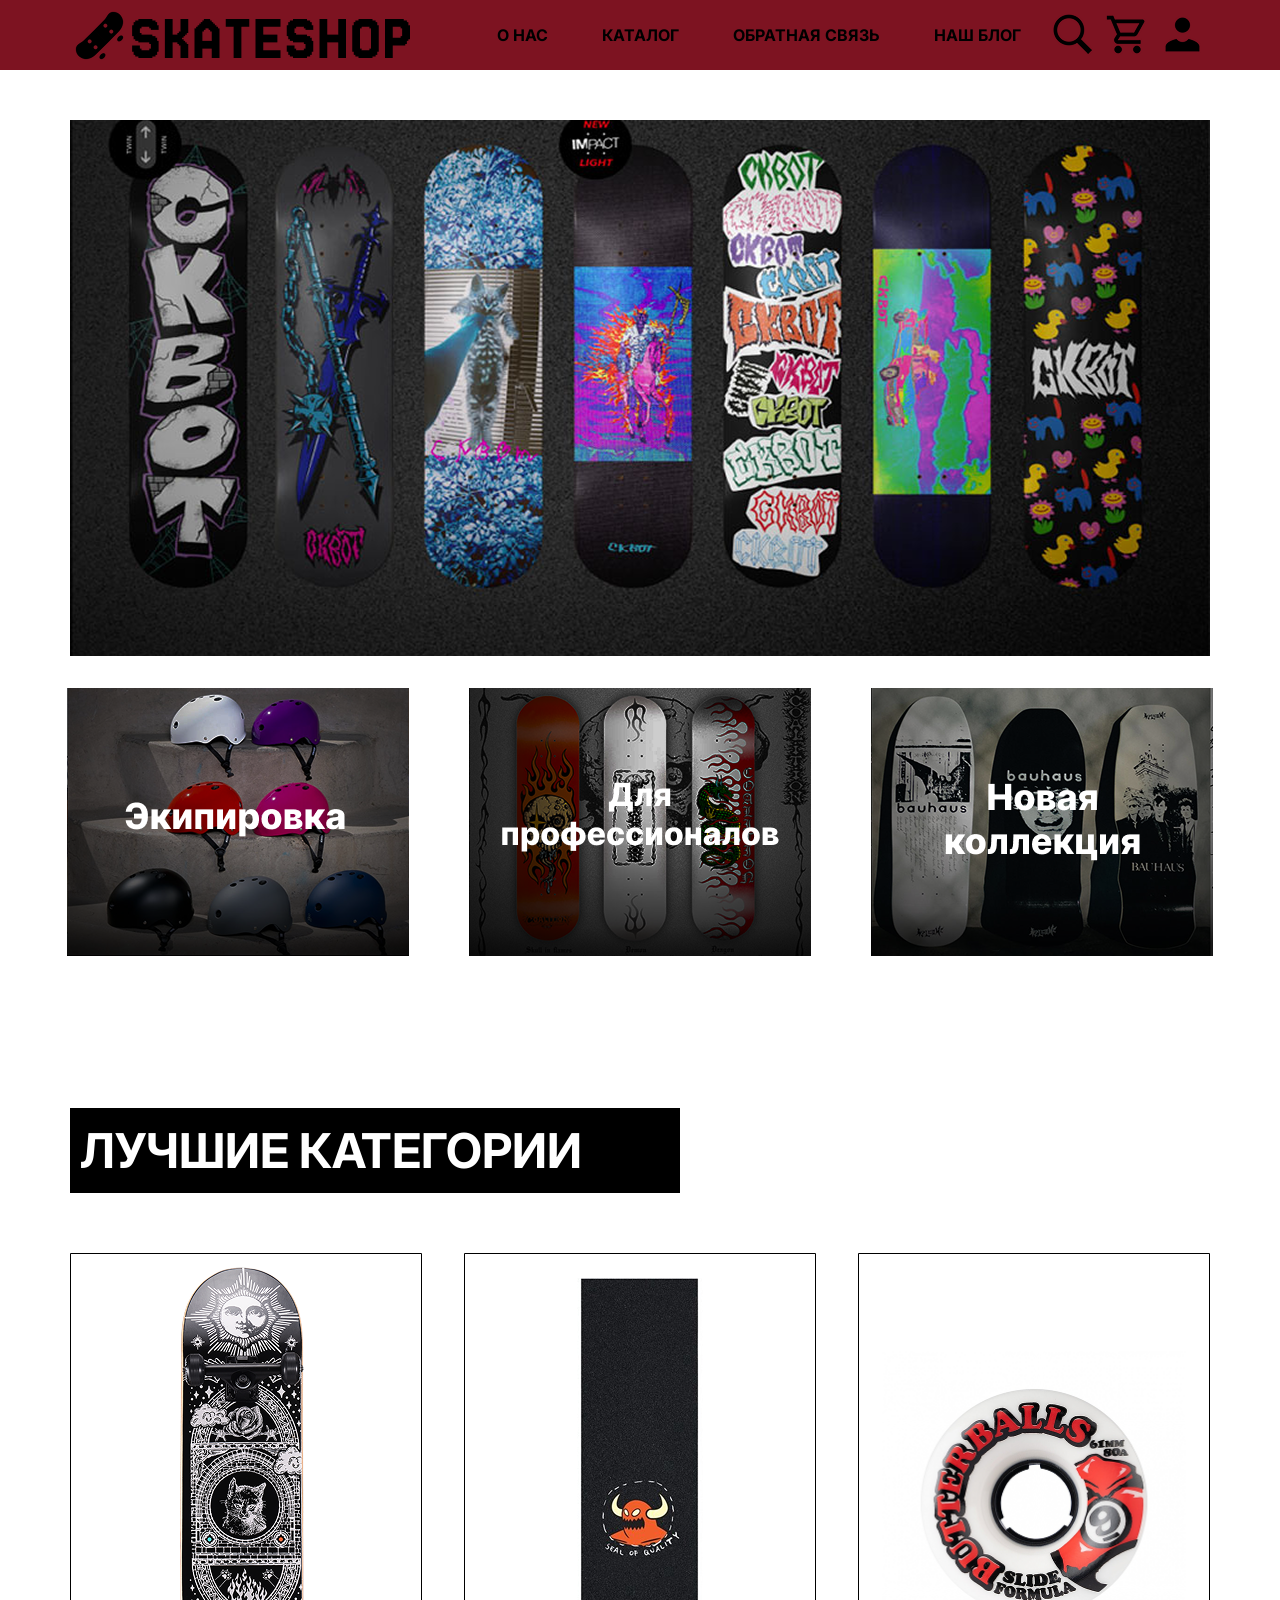
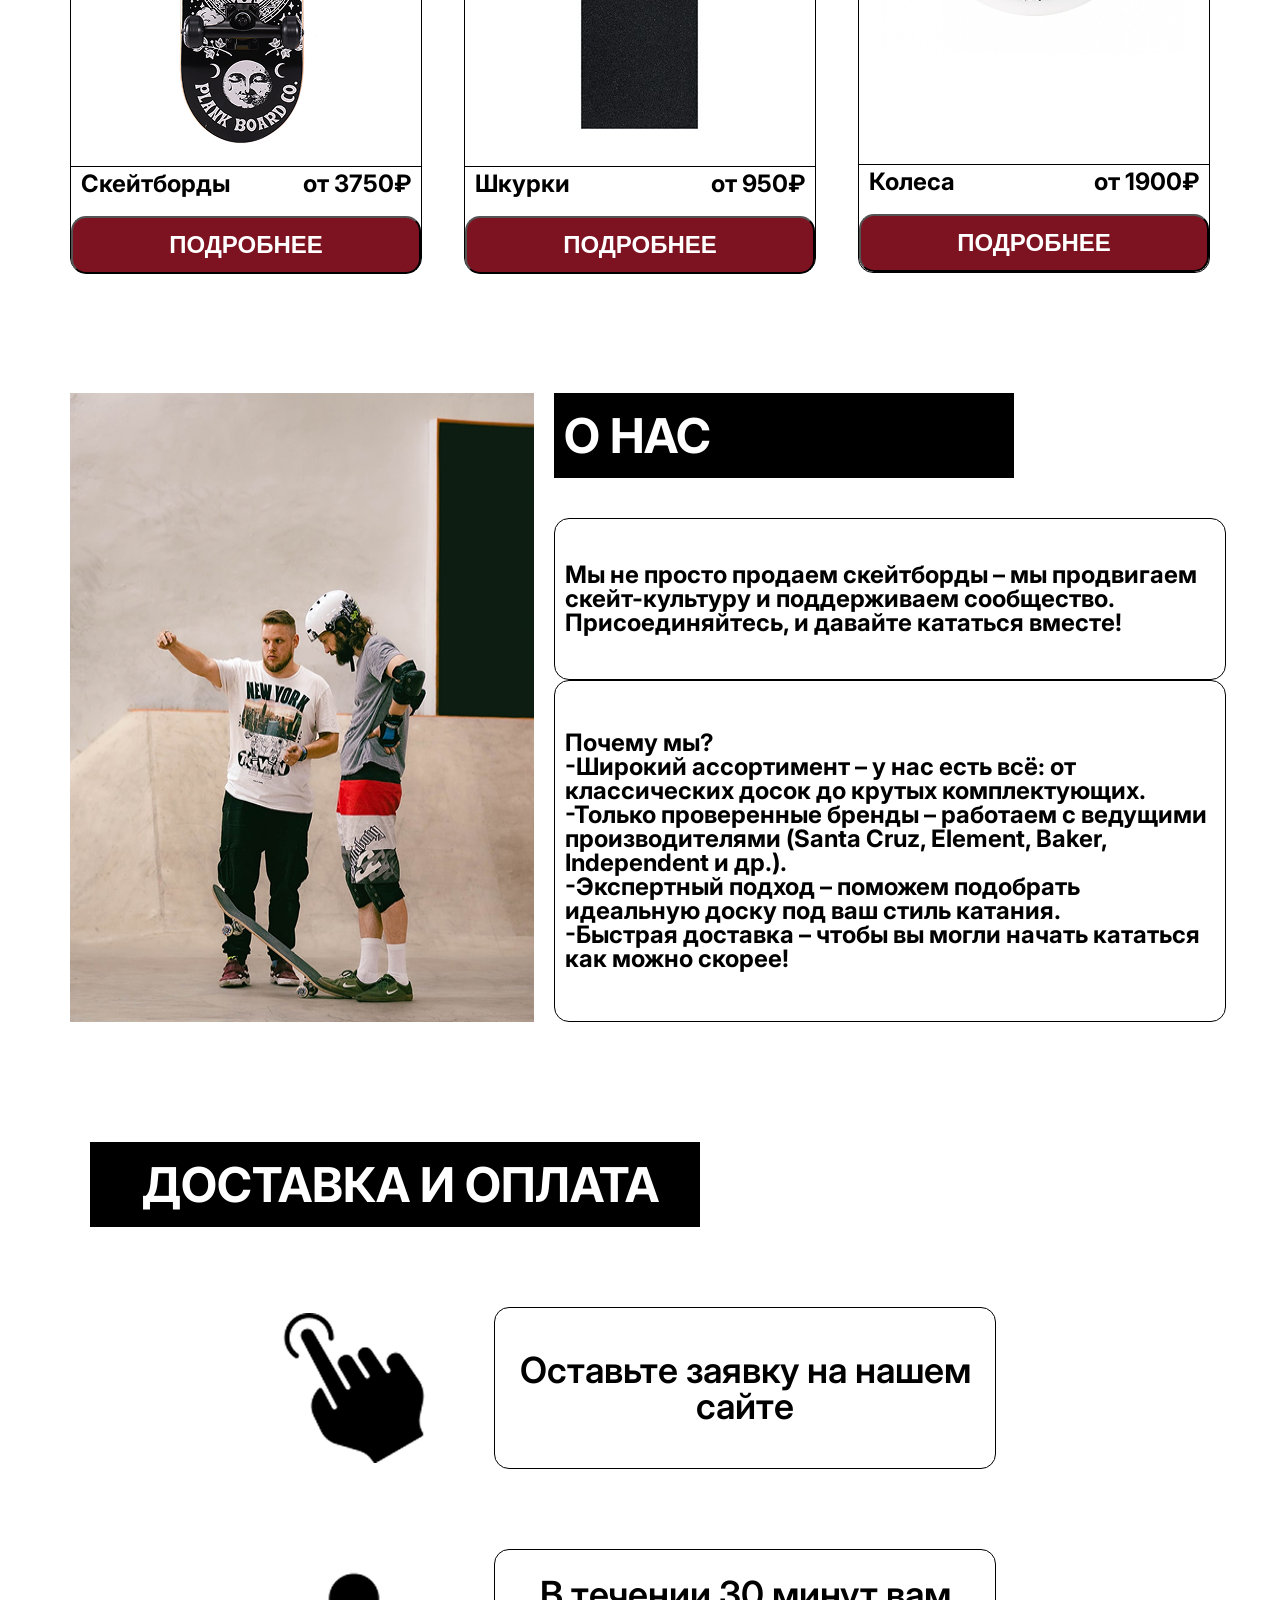
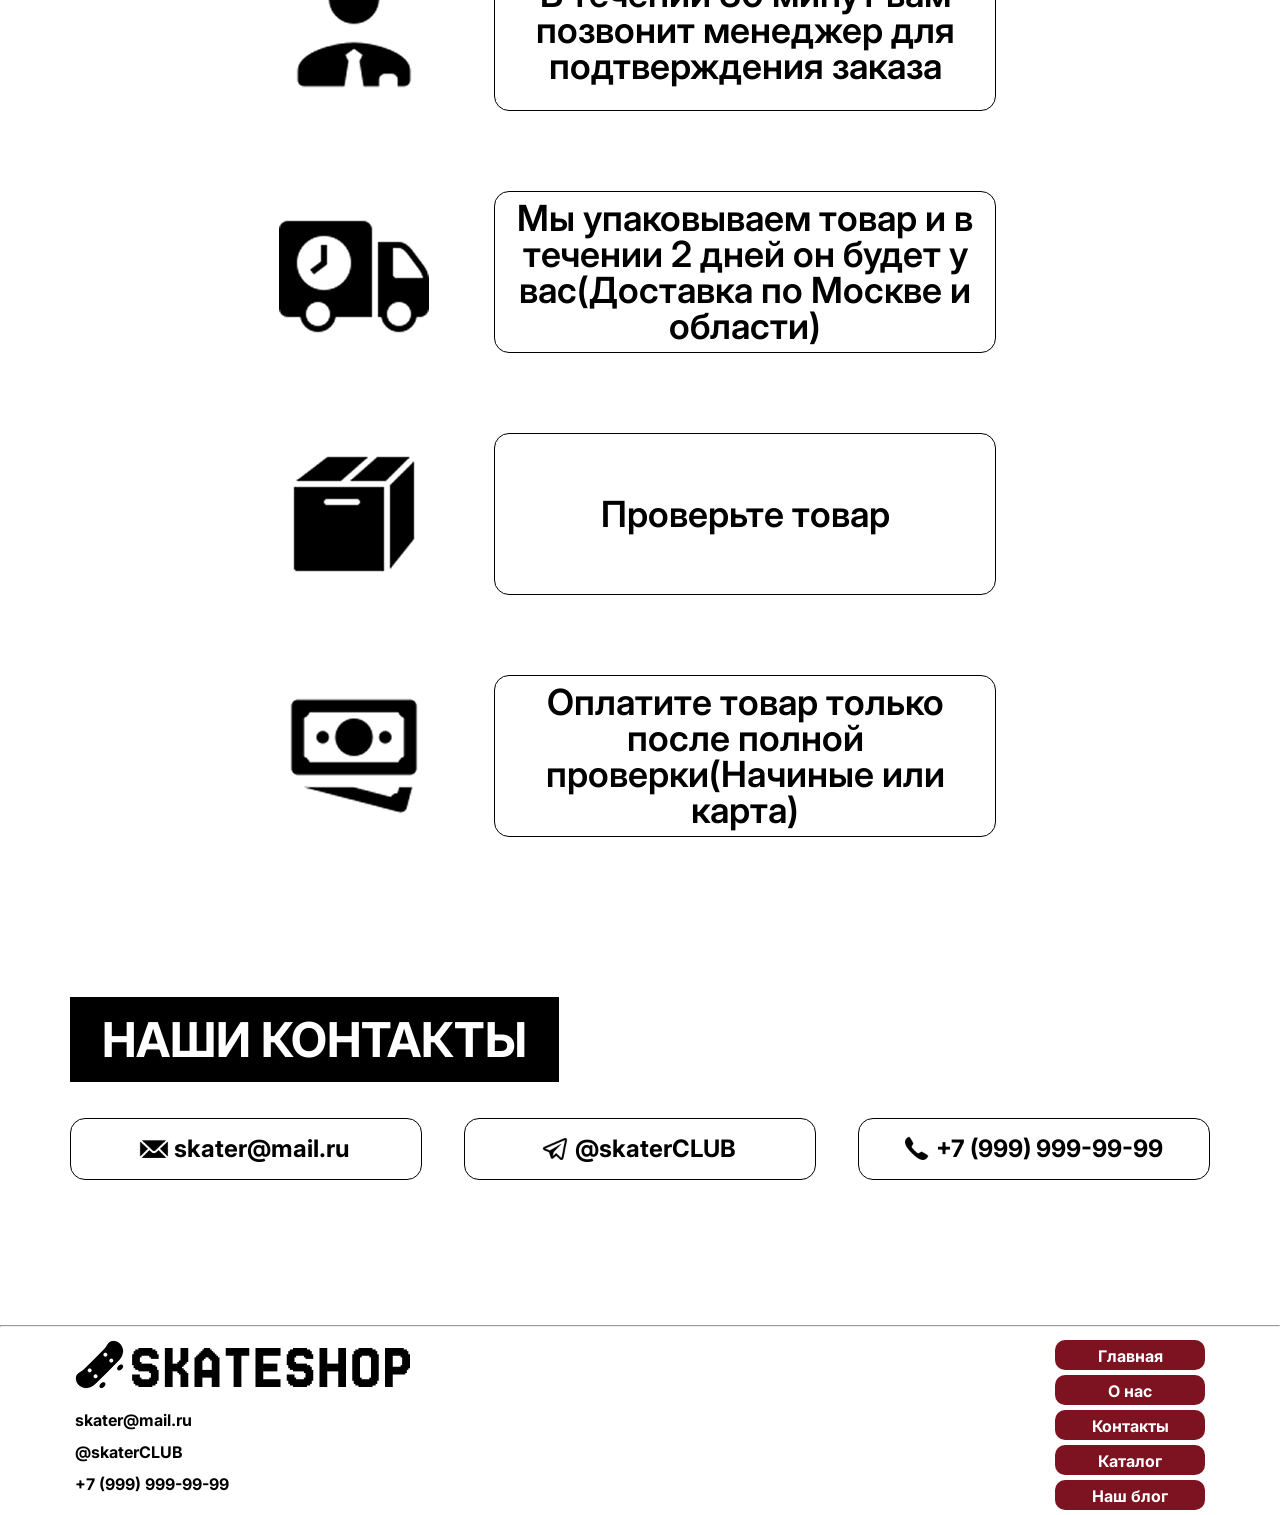
==== index.html @ 8df4d937 "index" ====
<!DOCTYPE html>
<html lang="ru">

<head>
    <meta charset="UTF-8">
    <meta name="viewport" content="width=device-width, initial-scale=1.0">
    <link rel="stylesheet" href="/reset.css">
    <link rel="stylesheet" href="/style.css">

    <link rel="preconnect" href="https://fonts.googleapis.com">
    <link rel="preconnect" href="https://fonts.gstatic.com" crossorigin>
    <link
        href="https://fonts.googleapis.com/css2?family=Inter:ital,opsz,wght@0,14..32,100..900;1,14..32,100..900&family=Oswald:wght@200..700&display=swap"
        rel="stylesheet">
    <title>skatedark</title>
</head>

<body>
    <header>
        <div class="container header">
            <img src="/img/Group 8.png" alt="logo">
            <nav>
                <a href="#about_us">О НАС</a>
                <a href="#catalog">КАТАЛОГ</a>
                <a href="#contacts">ОБРАТНАЯ СВЯЗЬ</a>
                <a href="#blog">НАШ БЛОГ</a>
            </nav>
            <div class="header_button">
                <a href=""><img src="/img/Search.png" alt=""></a>
                <a href=""><img src="/img/Shopping Cart.png" alt=""></a>
                <a href=""><img src="/img/User.png" alt=""></a>
            </div>
        </div>
    </header>
    <main>
        <section id="cover">
            <div>
                <img class="cover_big_img" src="/img/cover_img_big.png" alt="">
            </div>
            <div class="cover_menu_img">
                <a href=""><img src="/img/cover_img_ecip.png" alt=""></a>
                <a href=""><img src="/img/cover_img_prof.png" alt=""></a>
                <a href=""><img src="/img/cover_img_newcoll.png" alt=""></a>
            </div>
        </section>
        <section id="catalog" class="container">
            <h2>ЛУЧШИЕ КАТЕГОРИИ</h2>
            <div class="cards">


                <div class="card">
                    <img src="/img/catalog_skate.png" alt="">
                    <div class="card_price">
                        <h3>Скейтборды</h3>
                        <p>от 3750₽</p>
                    </div>
                    <button class="btn_card">ПОДРОБНЕЕ</button>
                </div>

                <div class="card">
                    <img src="/img/catalog_shurka.png" alt="">
                    <div class="card_price">
                        <h3>Шкурки</h3>
                        <p>от 950₽</p>
                    </div>
                    <button class="btn_card">ПОДРОБНЕЕ</button>
                </div>

                <div class="card">
                    <img src="/img/catalog_wheels.png" alt="" width="350px">
                    <div class="card_price">
                        <h3>Колеса</h3>
                        <p>от 1900₽</p>
                    </div>
                    <button class="btn_card">ПОДРОБНЕЕ</button>
                </div>
            </div>
        </section>
        <section id="about_us">
            <div class="container about_us_content">
                <img src="/img/about_us_photo.png" alt="">
                <div class="about_us_text">
                    <h2>О НАС</h2>
                    <p class="about_us_text_first">Мы не просто продаем скейтборды – мы продвигаем скейт-культуру и
                        поддерживаем сообщество.
                        Присоединяйтесь, и давайте кататься вместе!</p>
                    <p class="about_us_text_second">Почему мы?
                        <br>-Широкий ассортимент – у нас есть всё: от классических досок до крутых комплектующих.
                        <br>-Только проверенные бренды – работаем с ведущими производителями (Santa Cruz, Element,
                        Baker, Independent и др.).
                        <br>-Экспертный подход – поможем подобрать идеальную доску под ваш стиль катания.
                        <br>-Быстрая доставка – чтобы вы могли начать кататься как можно скорее!
                    </p>
                </div>
        </section>
        </div>
        <section id="delivery_and_payment" class=" container">
            <h2 class="dap_heading">ДОСТАВКА И ОПЛАТА</h2>
            <div class="delivery_and_payment">
                <div class="dap_content">
                    <img src="/img/Tap.png" alt="">
                    <p class="dap_text">Оставьте заявку на нашем сайте</p>
                </div>
                <div class="dap_content">
                    <img src="/img/Manager.png" alt="">
                    <p class="dap_text">В течении 30 минут вам позвонит менеджер для подтверждения заказа</p>
                </div>
                <div class="dap_content">
                    <img src="/img/Delivery.png" alt="">
                    <p class="dap_text">Мы упаковываем товар и в течении 2 дней он будет у вас(Доставка по Москве и
                        области)</p>
                </div>
                <div class="dap_content">
                    <img src="/img/Cardboard Box.png" alt="">
                    <p class="dap_text">Проверьте товар</p>
                </div>
                <div class="dap_content">
                    <img src="/img/Cash.png" alt="">
                    <p class="dap_text">Оплатите товар только после полной проверки(Начиные или карта)</p>
                </div>
            </div>
        </section>
        <section id="contacts" class="container">
            <h2 class="contacts_heading">НАШИ КОНТАКТЫ</h2>
            <div class="all_contacts">
            <div class="contacts_content">
                <img src="/img/Letter.png" alt="" width="30px" height="30px">
                <p>skater@mail.ru</p>
            </div>
            <div class="contacts_content">
                <img src="/img/Telegram App.png" alt="" width="30px" height="30px">
                <p>@skaterCLUB</p>
            </div>
            <div class="contacts_content">
                <img src="/img/Phone.png" alt="" width="30px" height="30px">
                <p>+7 (999) 999-99-99</p>
            </div>
        </div>

        </section>
    </main>
    <hr>
    <footer id="footer" class="container">
        <div class="footer">
            <div class="footer_contacts">
                <img src="/img/Group 8.png" alt="" width="353px" height="59px">
                <p>skater@mail.ru</p>
                <p>@skaterCLUB</p>
                <p>+7 (999) 999-99-99</p>

            </div>
            <div class="footer_menu">
                <ul>
                    <li><a href="#" class="button_footer">Главная</a></li>
                    <li><a href="#about_us" class="button_footer">О нас</a></li>
                    <li><a href="#contacts" class="button_footer">Контакты</a></li>
                    <li><a href="#catalog" class="button_footer">Каталог</a></li>
                    <li><a href="#blog" class="button_footer">Наш блог</a></li>
                </ul>
            </div>
        </div>
    </footer>
</body>

</html>
---- style.css ----
body {
    font-family: "Inter", sans-serif;
    font-optical-sizing: auto;
    font-weight: bold;
    font-style: normal;
}

.container {
    width: 1140px;
    margin: 0 auto;
    font-size: 16px;
}

.header {
    display: flex;
    justify-content: space-between;
    align-items: center;
}

header {
    display: flex;
    justify-content: space-between;
    align-items: center;
    background-color: #7D1321;
    height: 70px;
}

.header_button {
    display: flex;
}

.header_button a {
    margin-left: 5px;
    margin-right: 5px;
}

nav a:hover {
    color: white;
}

header a {
    text-decoration: none;
    margin-left: 50px;
    color: black;
}

h1 {
    color: white;
    background-color: black;
    font-size: 40px;
    margin-bottom: 36px;
    display: flex;
    align-items: center;
    justify-content: center;
    height: 74px;
    width: 613px;
}

button:hover {
    background-color: white;
    color: #7D1321;
}

#cover {
    display: flex;
    justify-content: center;
    flex-wrap: wrap;
}

.cover_big_img {
    margin-top: 50px;
}

.cover_menu_img {
    display: flex;
    margin-left: 25px;
    margin-right: 25px;
}

.cover_menu_img img {
    margin: 30px;
}

.about_us_content {
    display: flex;
}

.about_us_text h2 {
    color: white;
    background-color: black;
    margin-bottom: 40px;
    display: flex;
    align-items: center;
    height: 85px;
    width: 450px;
    font-size: 48px;
    margin-left: 20px;
    padding-left: 10px;
}

.about_us_text p {
    font-size: 24px;
    margin-left: 20px;
}

#cover,
#about_us,
#delivery_and_payment,
#catalog,
#contacts {
    margin-bottom: 120px;
}

#catalog h2 {
    color: white;
    background-color: black;
    margin-bottom: 60px;
    display: flex;
    align-items: center;
    height: 85px;
    width: 600px;
    font-size: 48px;
    padding-left: 10px;
}

.card {
    width: 350px;
    border: 1px solid black;
    border-radius: 0px 0px 15px 15px;
    height: 618px;
}

.cards h3,
p {

    margin-left: 5px;
    margin-right: 5px;
}

.card_price {
    padding: 5px;
    border-top:1px solid black ;
    display: flex;
    align-items: center;
    justify-content: space-between;
    font-size: 24px;
    margin-bottom: 15px;
}

.card img {
    margin-bottom: 10px;
}

.btn_card {
    color: white;
    background-color: #7D1321;
    font-size: 24px;
    border-radius: 15px;
    height: 58px;
    width: 350px;
    font-weight: bold;
    font-style: normal;
}

.cards {
    display: flex;
    justify-content: space-between;
}

.about_us_text_first {
    border: 1px solid black;
    border-radius: 15px;
    width: 650px;
    height: 140px;
    display: flex;
    align-items: center;
    justify-content: center;
    padding: 10px;
}

.about_us_text_second {
    border: 1px solid black;
    border-radius: 15px;
    width: 650px;
    height: 320px;
    display: flex;
    align-items: center;
    justify-content: center;
    padding: 10px;
}

.delivery_and_payment {
    display: flex;
    justify-content: center;
    flex-wrap: wrap;
}

.dap_heading {
    color: white;
    background-color: black;
    margin-bottom: 40px;
    display: flex;
    align-items: center;
    justify-content: center;
    height: 85px;
    width: 600px;
    font-size: 48px;
    margin-left: 20px;
    padding-left: 10px;
}

.dap_content {
    display: flex;
    align-items: center;
    margin: 40px;
}

.dap_content img {
    margin-right: 60px;
}

.dap_text {
    border: 1px solid black;
    border-radius: 15px;
    width: 480px;
    height: 140px;
    display: flex;
    align-items: center;
    justify-content: center;
    padding: 10px;
    font-weight: 600;
    font-size: 36px;
    text-align: center;
}

.contacts_heading {
    color: white;
    background-color: black;
    margin-bottom: 36px;
    display: flex;
    align-items: center;
    justify-content: center;
    height: 85px;
    width: 489px;
    font-size: 48px;
}

.contacts_content {
    border: 1px solid black;
    border-radius: 15px;
    width: 350px;
    height: 60px;
    display: flex;
    align-items: center;
    justify-content: center;
    margin-bottom: 25px;
    font-size: 36px;
}

.all_contacts{
    display: flex;
    justify-content: space-between;
}

.contacts_content p {
    font-size: 24px;
}

.footer_contacts {
    line-height: 2;
}

.footer {
    display: flex;
    justify-content: space-between;
}

.footer_menu {
    line-height: 2;
}

.footer_menu button {
    color: white;
    background-color: #7D1321;
    font-size: 14px;
    border-radius: 5px;
    width: 100px;
    height: 20px;
    font-weight: bold;
    font-style: normal;
}

.button_footer {
    color: white;
    border-radius: 10px;
    display: block;
    text-align: center;
    height: 30px;
    width: 150px;
    margin: 5px;
    background-color: #7D1321;
}

.button_footer:hover {
    background-color: white;
    color: #7D1321;
}
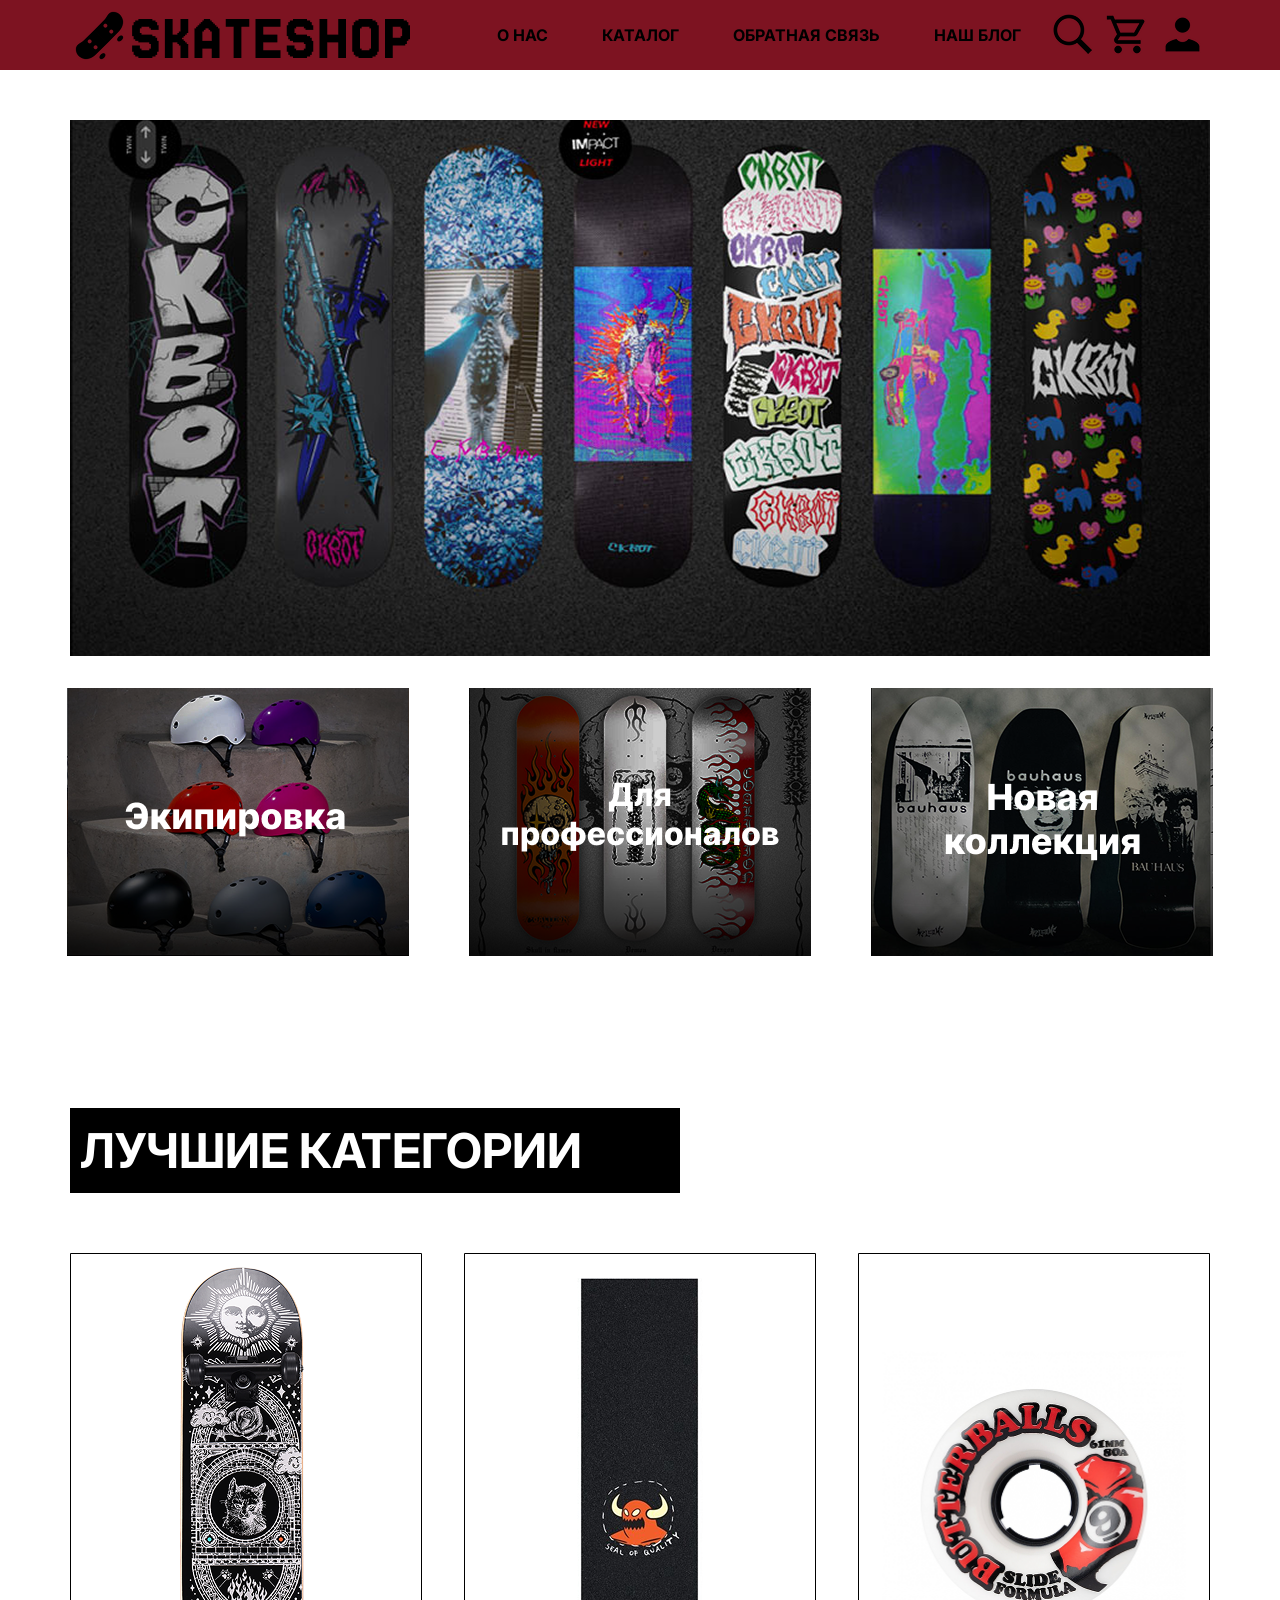
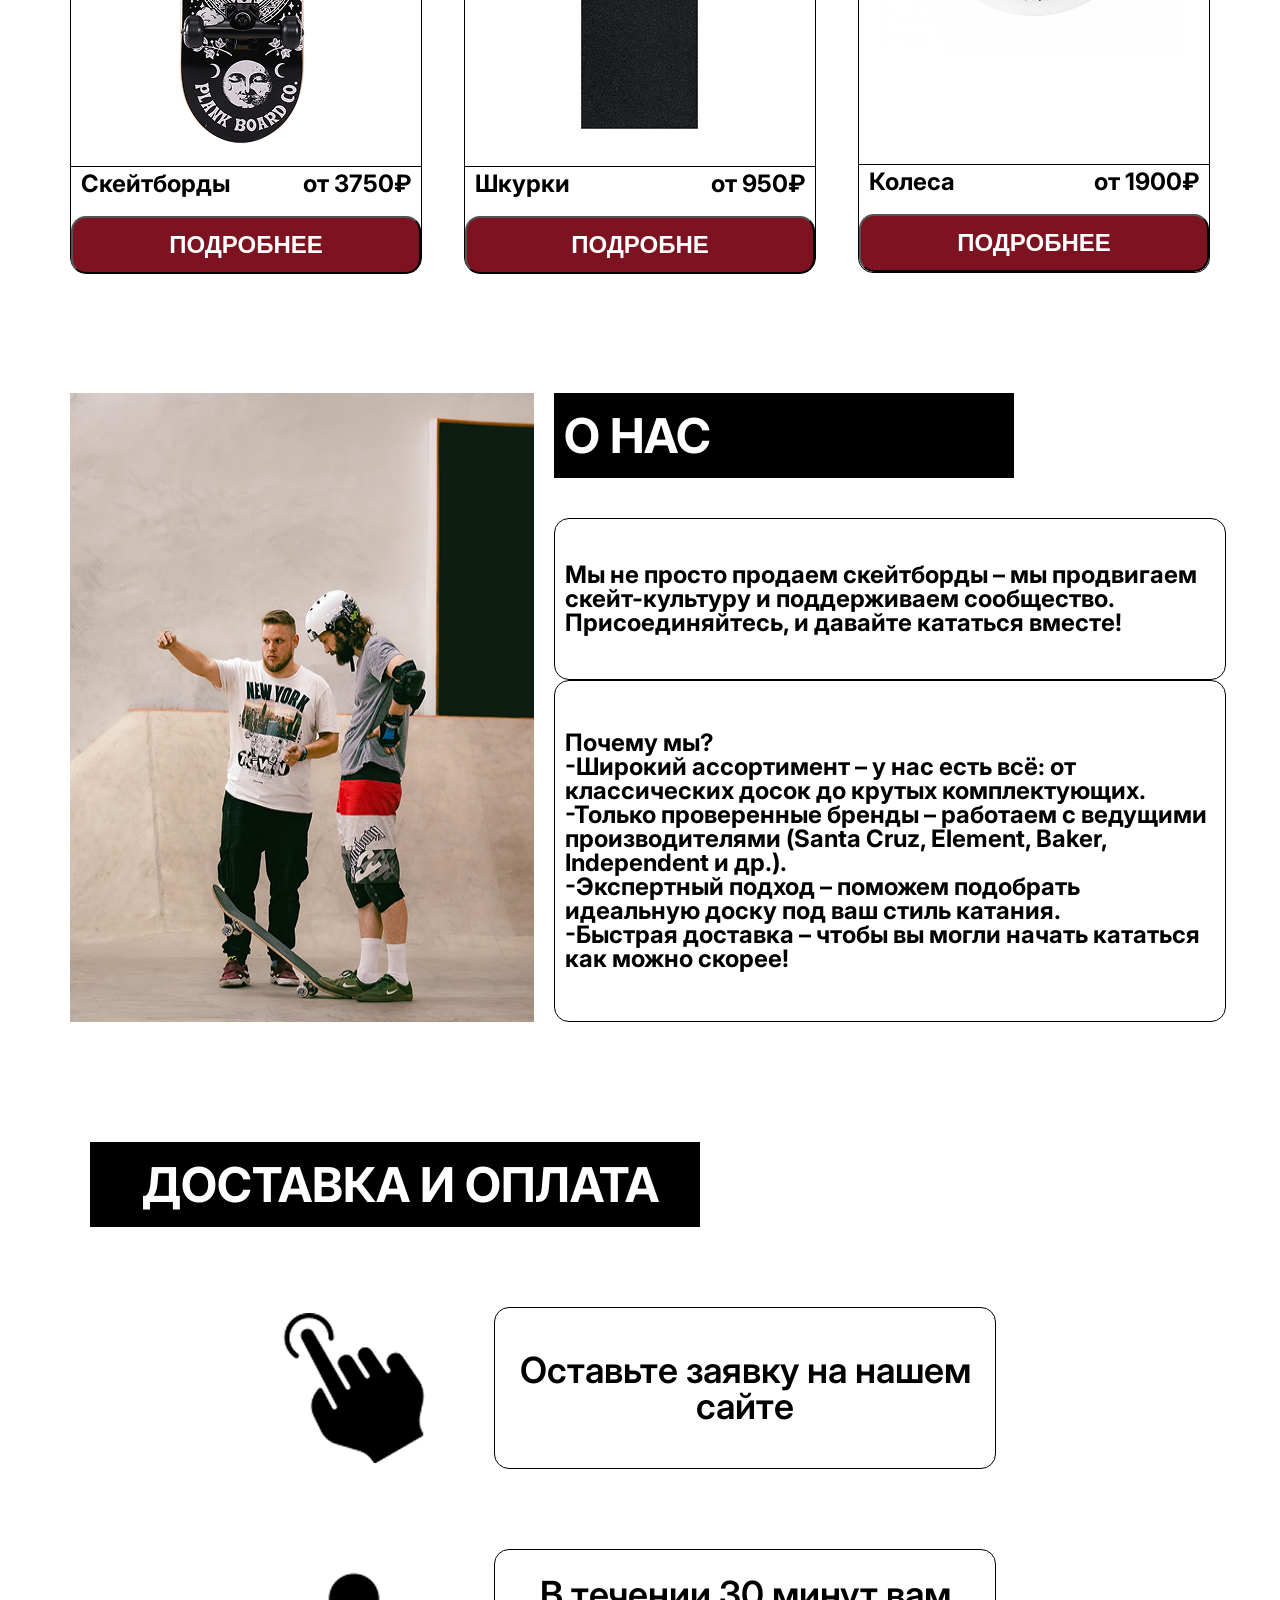
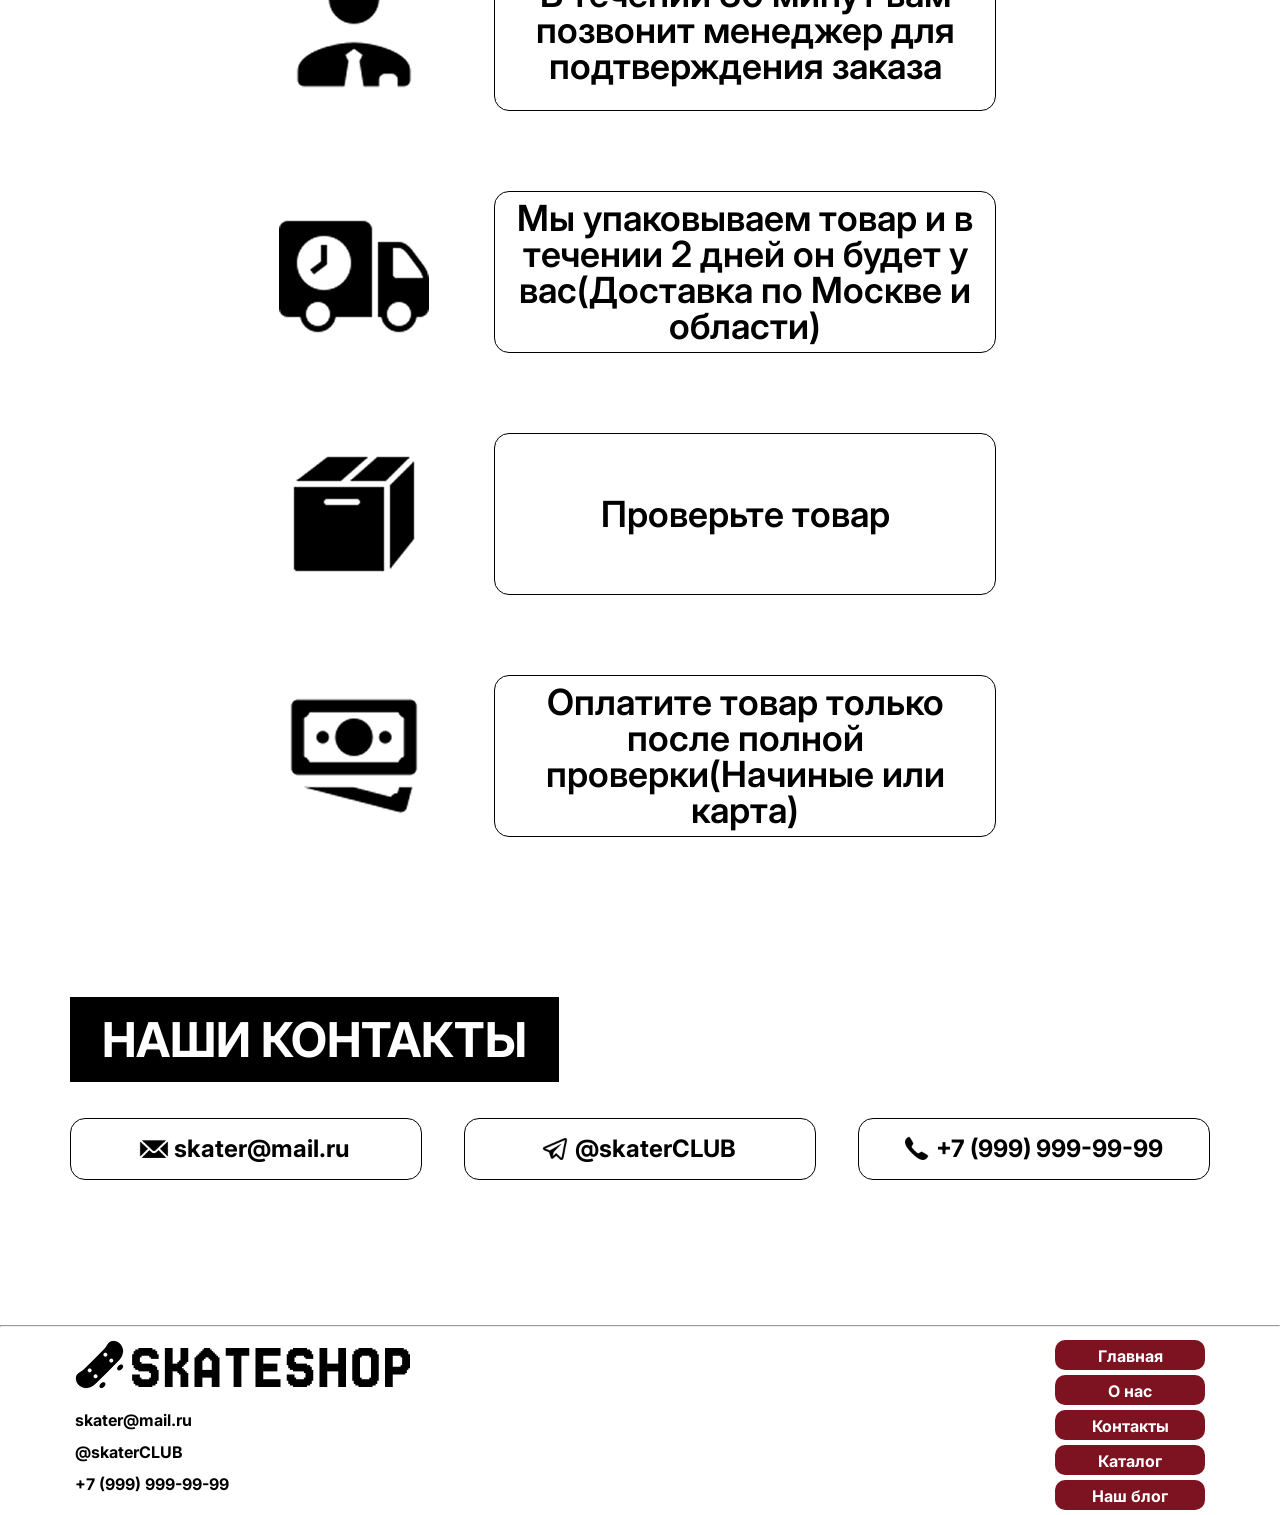
==== commit d2ec439d: "index" ====
--- a/index.html
+++ b/index.html
@@ -63,7 +63,7 @@
                         <h3>Шкурки</h3>
                         <p>от 950₽</p>
                     </div>
-                    <button class="btn_card">ПОДРОБНЕЕ</button>
+                    <button class="btn_card">ПОДРОБНЕ</button>
                 </div>
 
                 <div class="card">
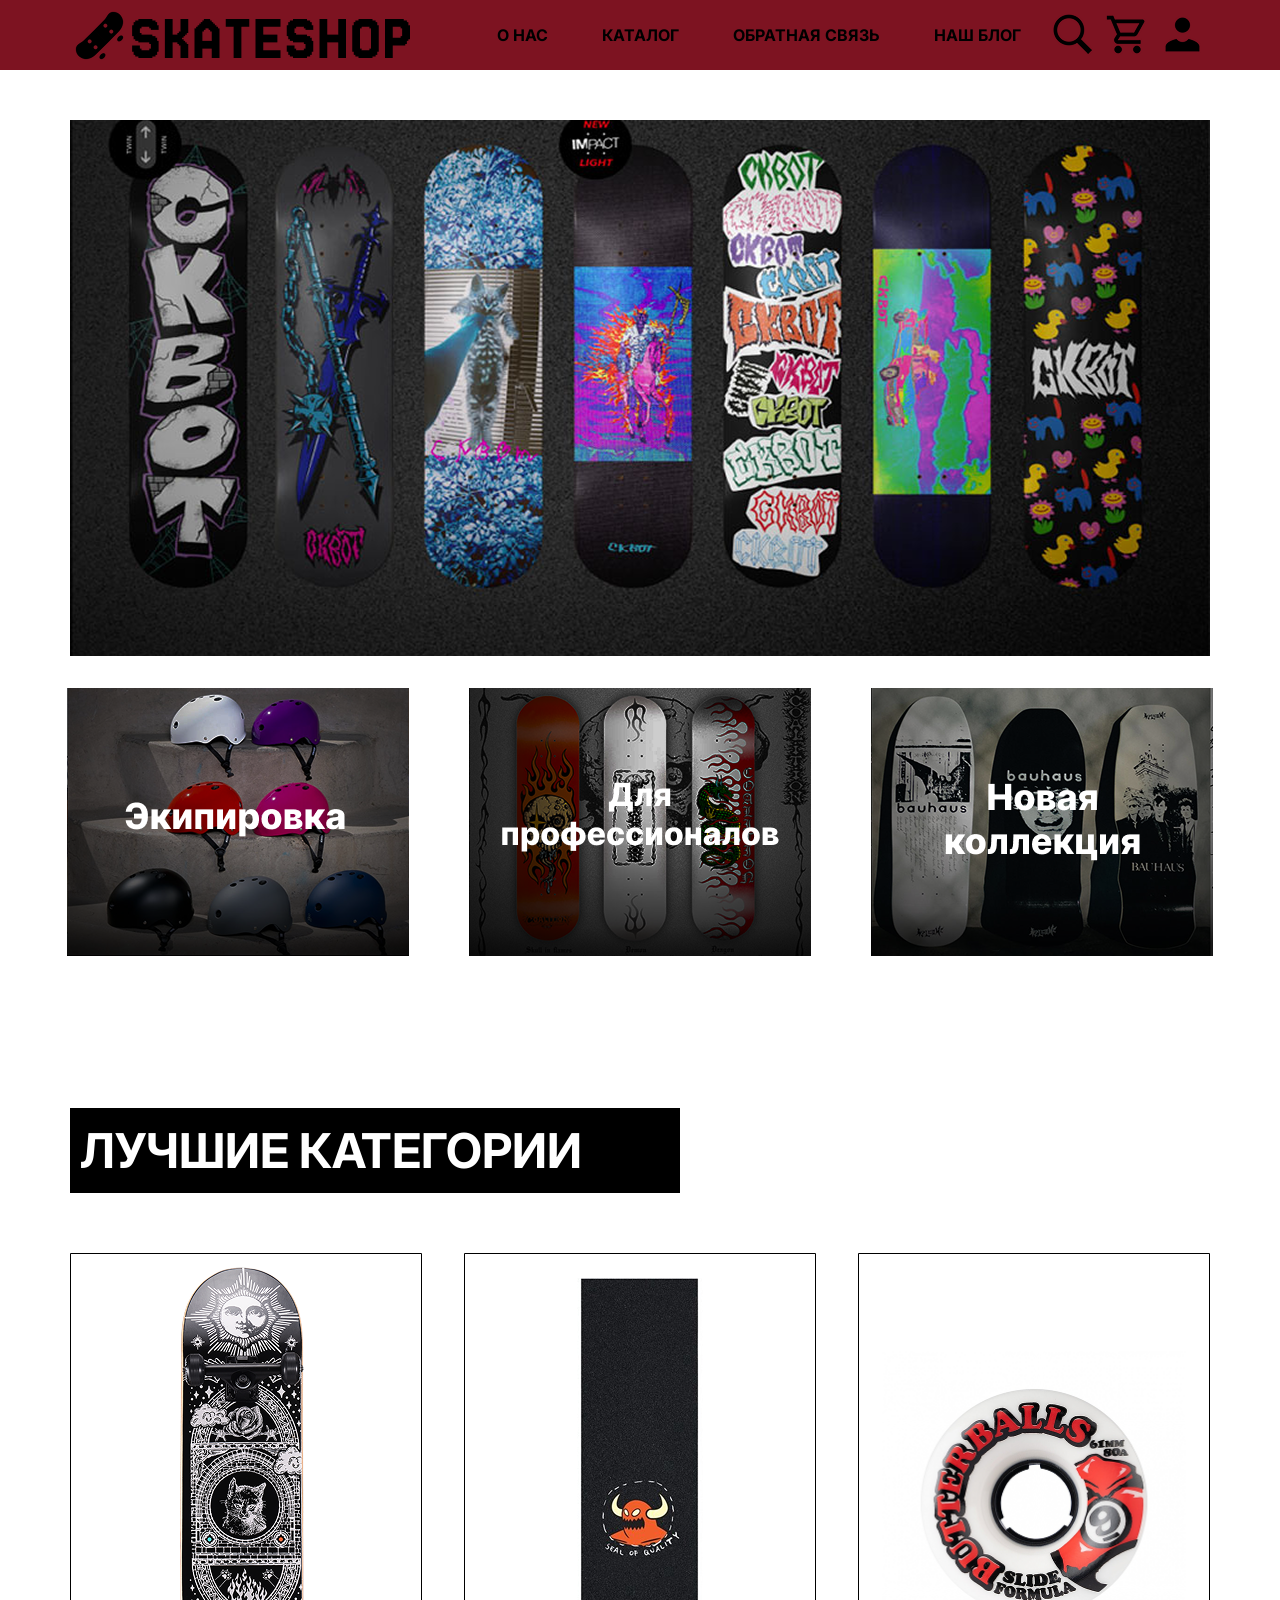
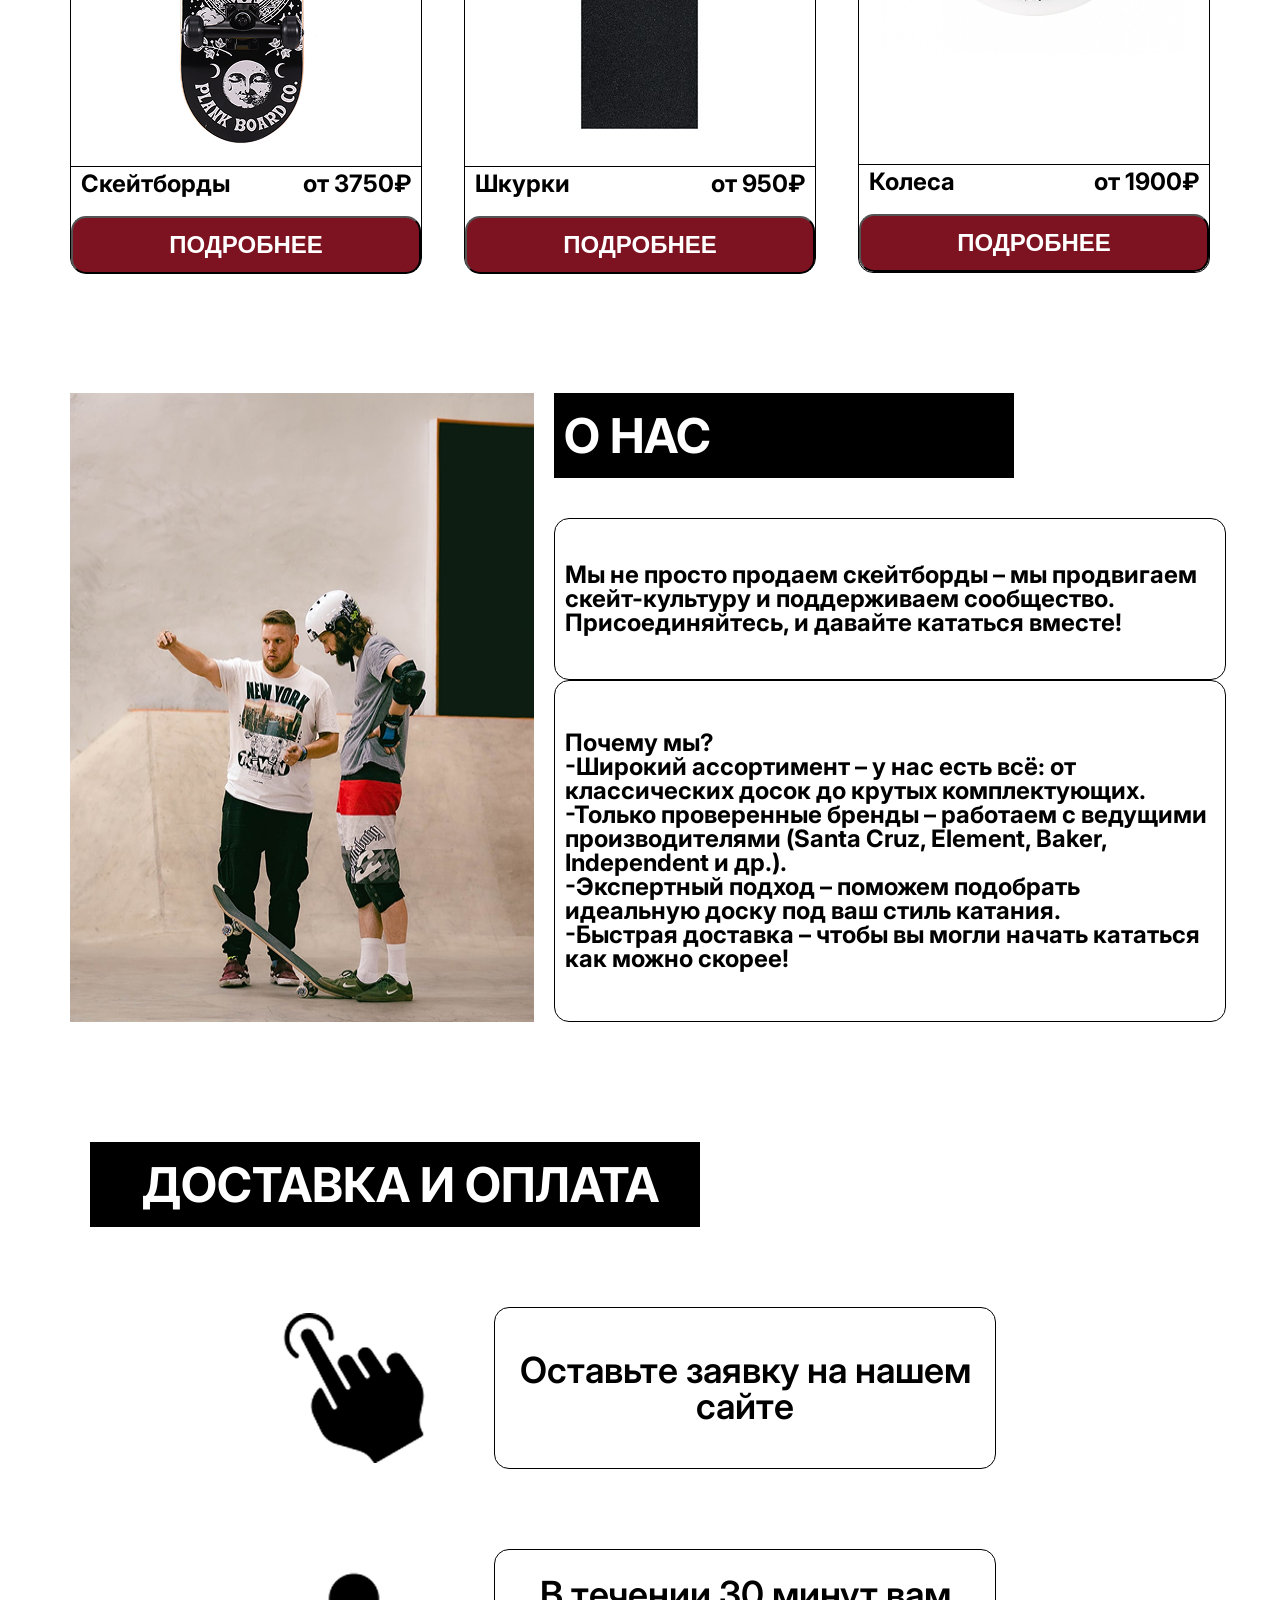
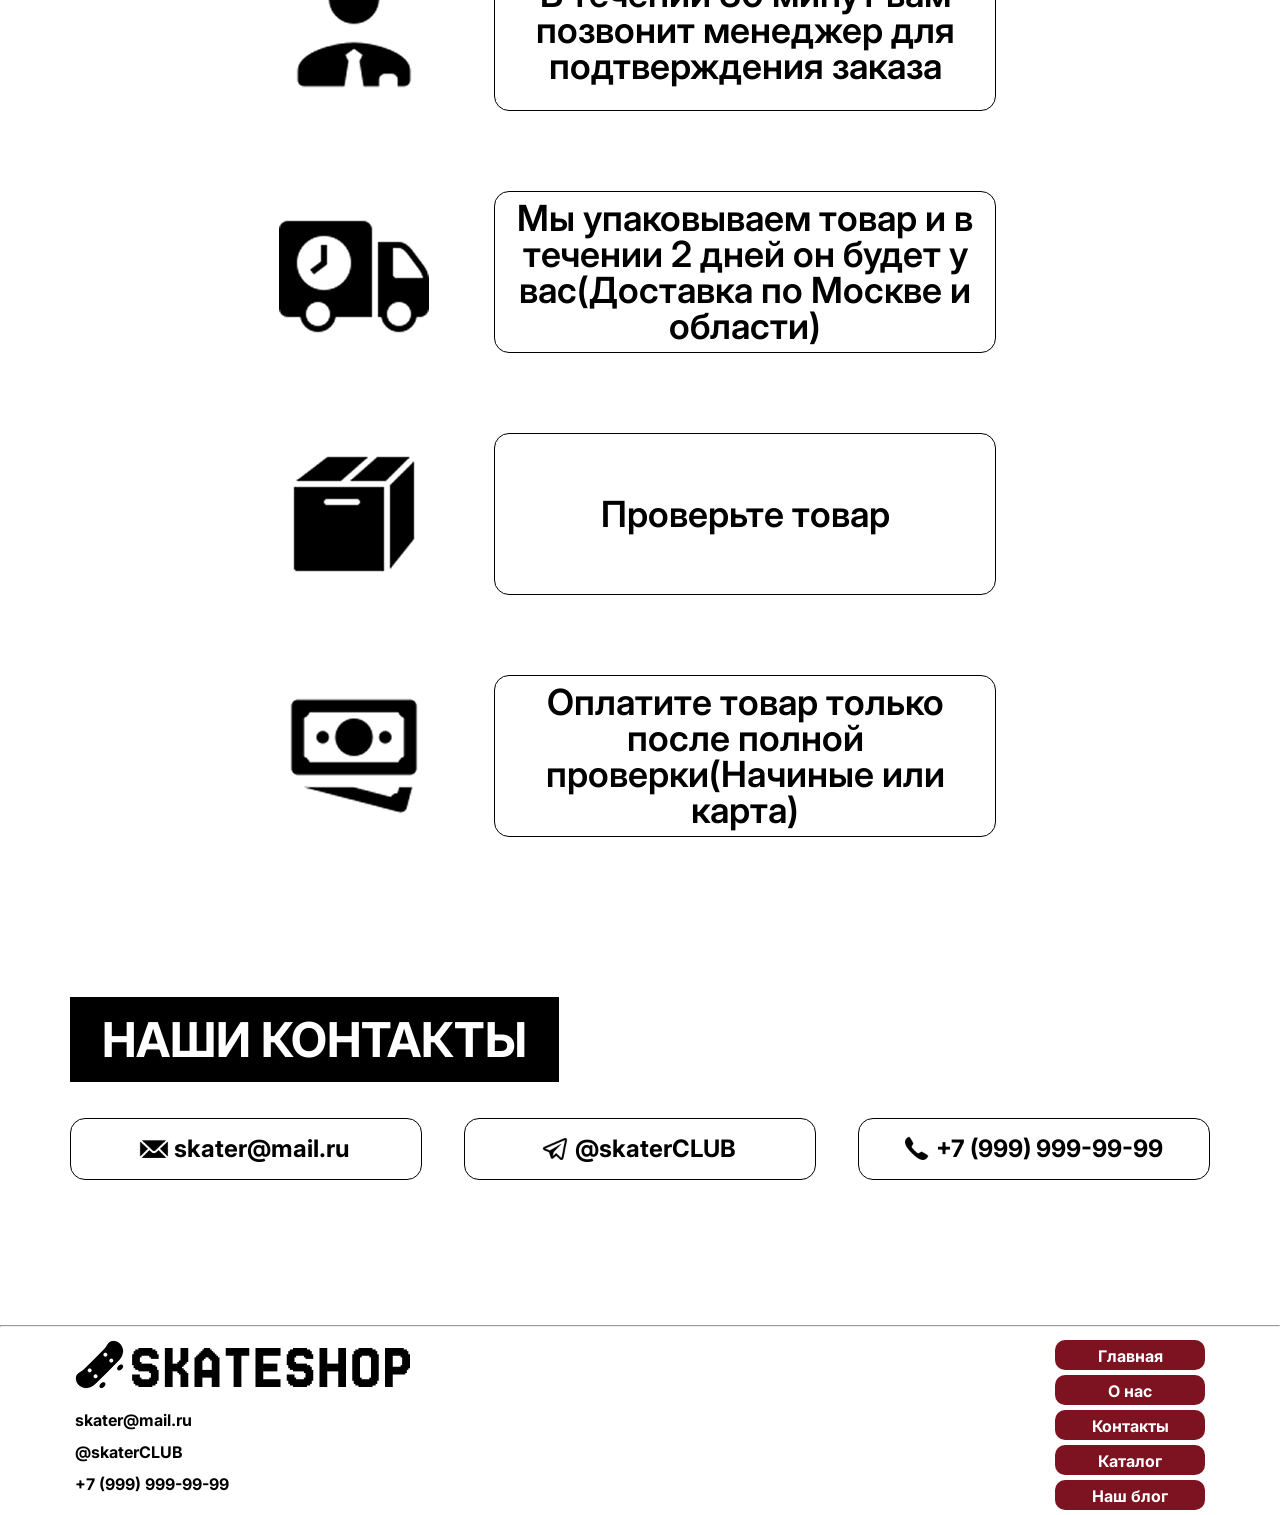
==== commit b9e89a68: "index" ====
--- a/index.html
+++ b/index.html
@@ -63,7 +63,7 @@
                         <h3>Шкурки</h3>
                         <p>от 950₽</p>
                     </div>
-                    <button class="btn_card">ПОДРОБНЕ</button>
+                    <button class="btn_card">ПОДРОБНЕЕ</button>
                 </div>
 
                 <div class="card">
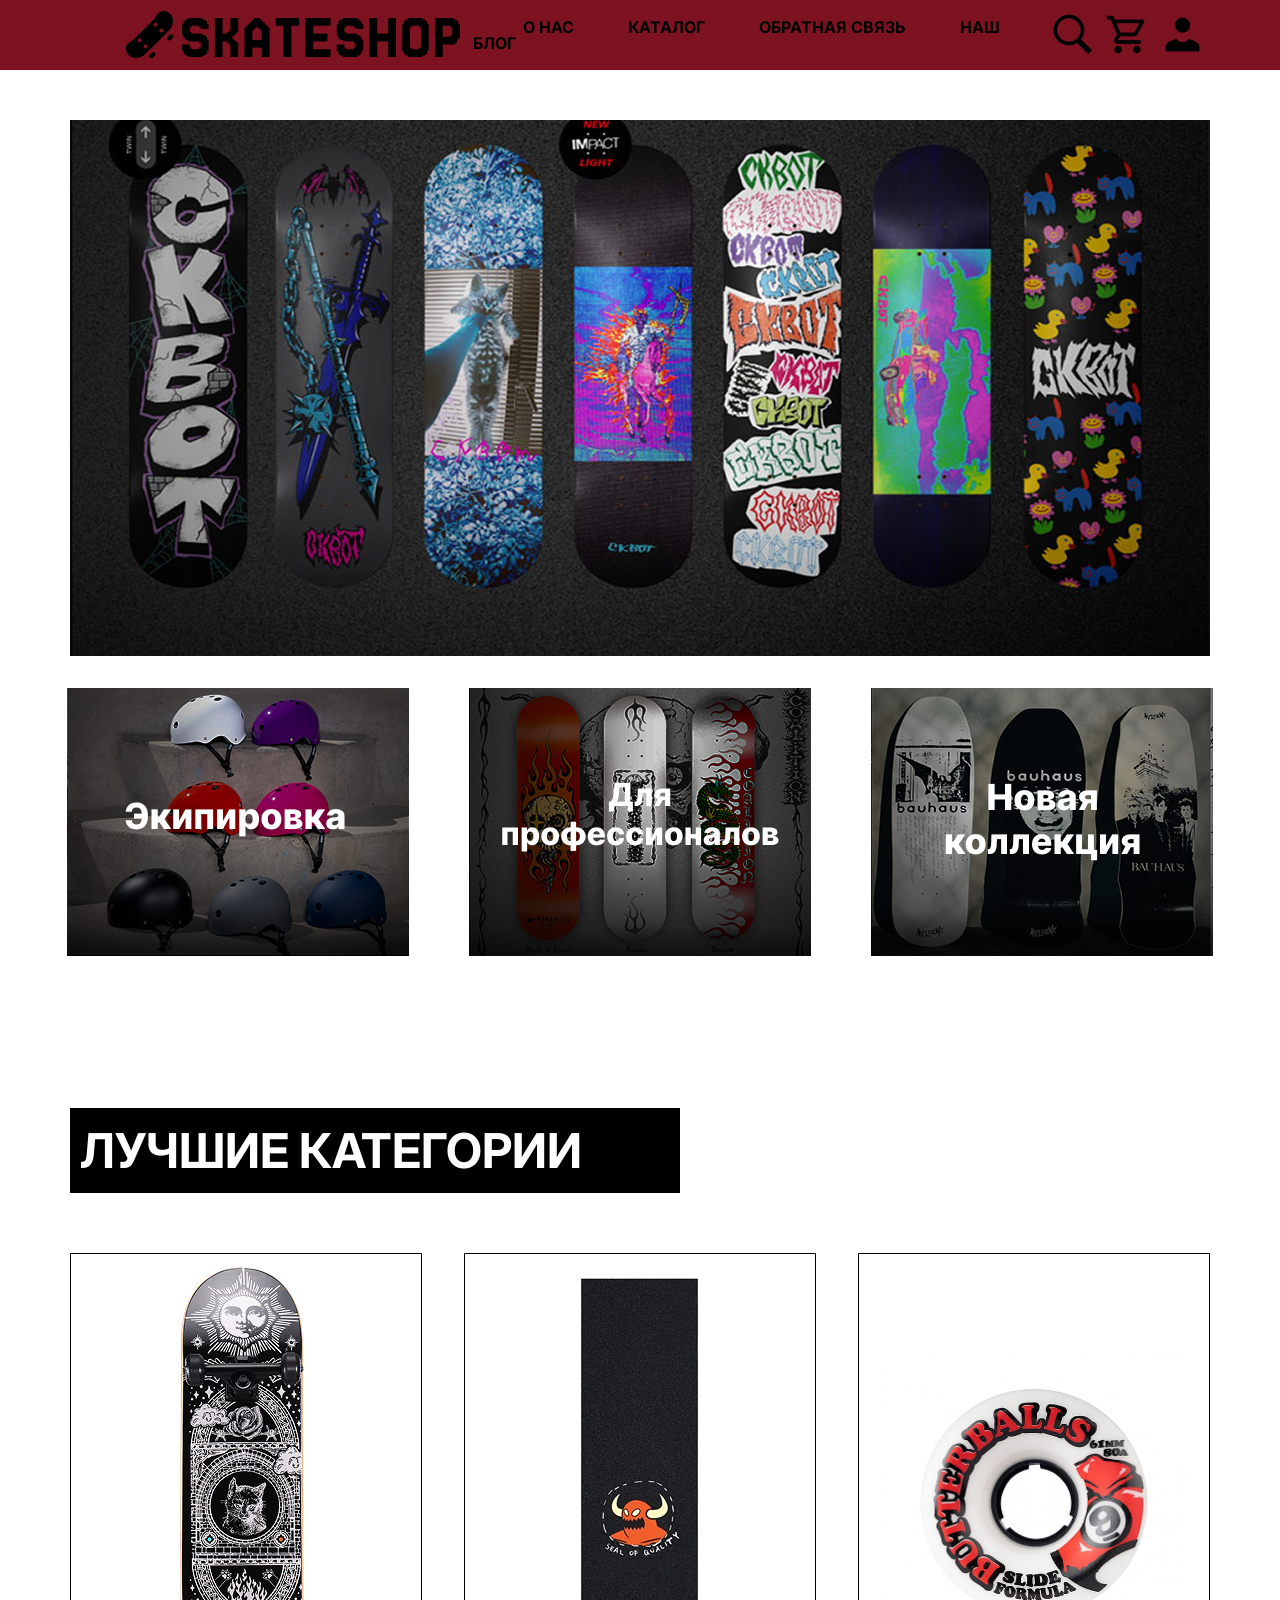
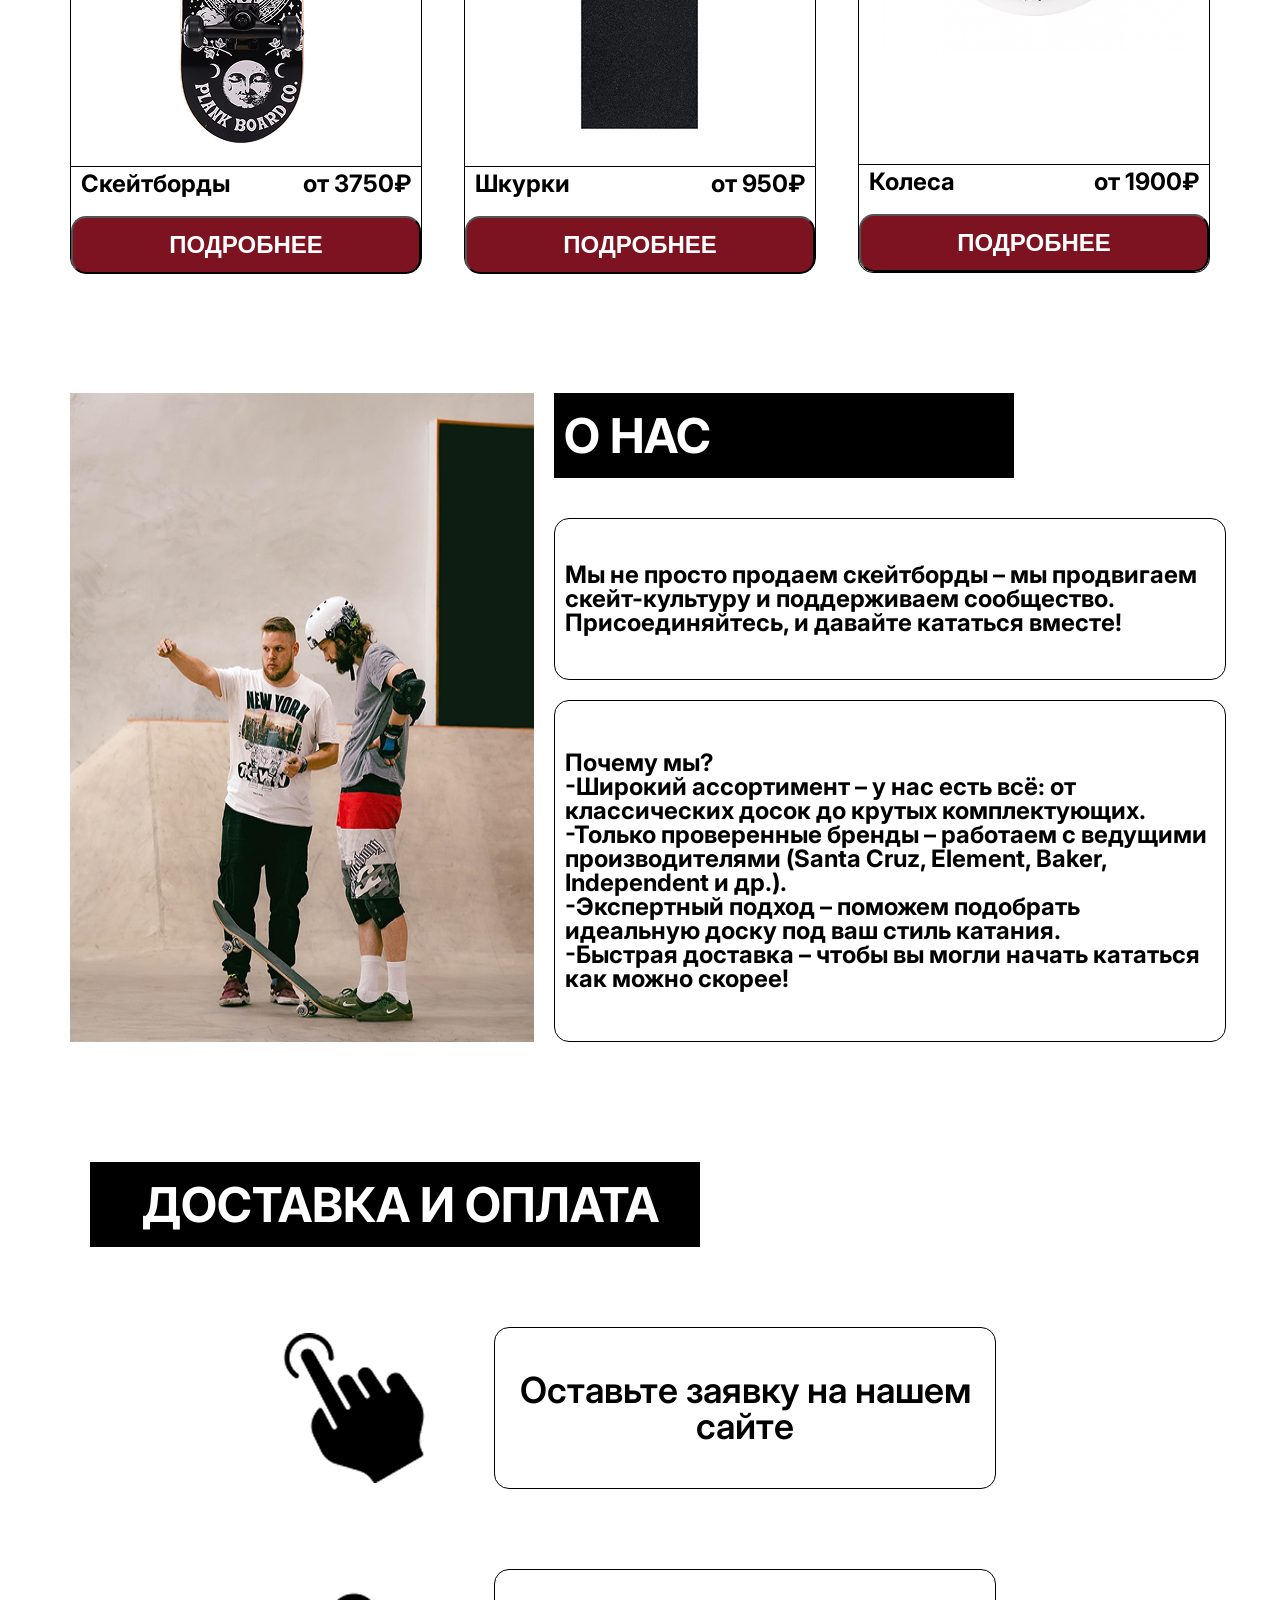
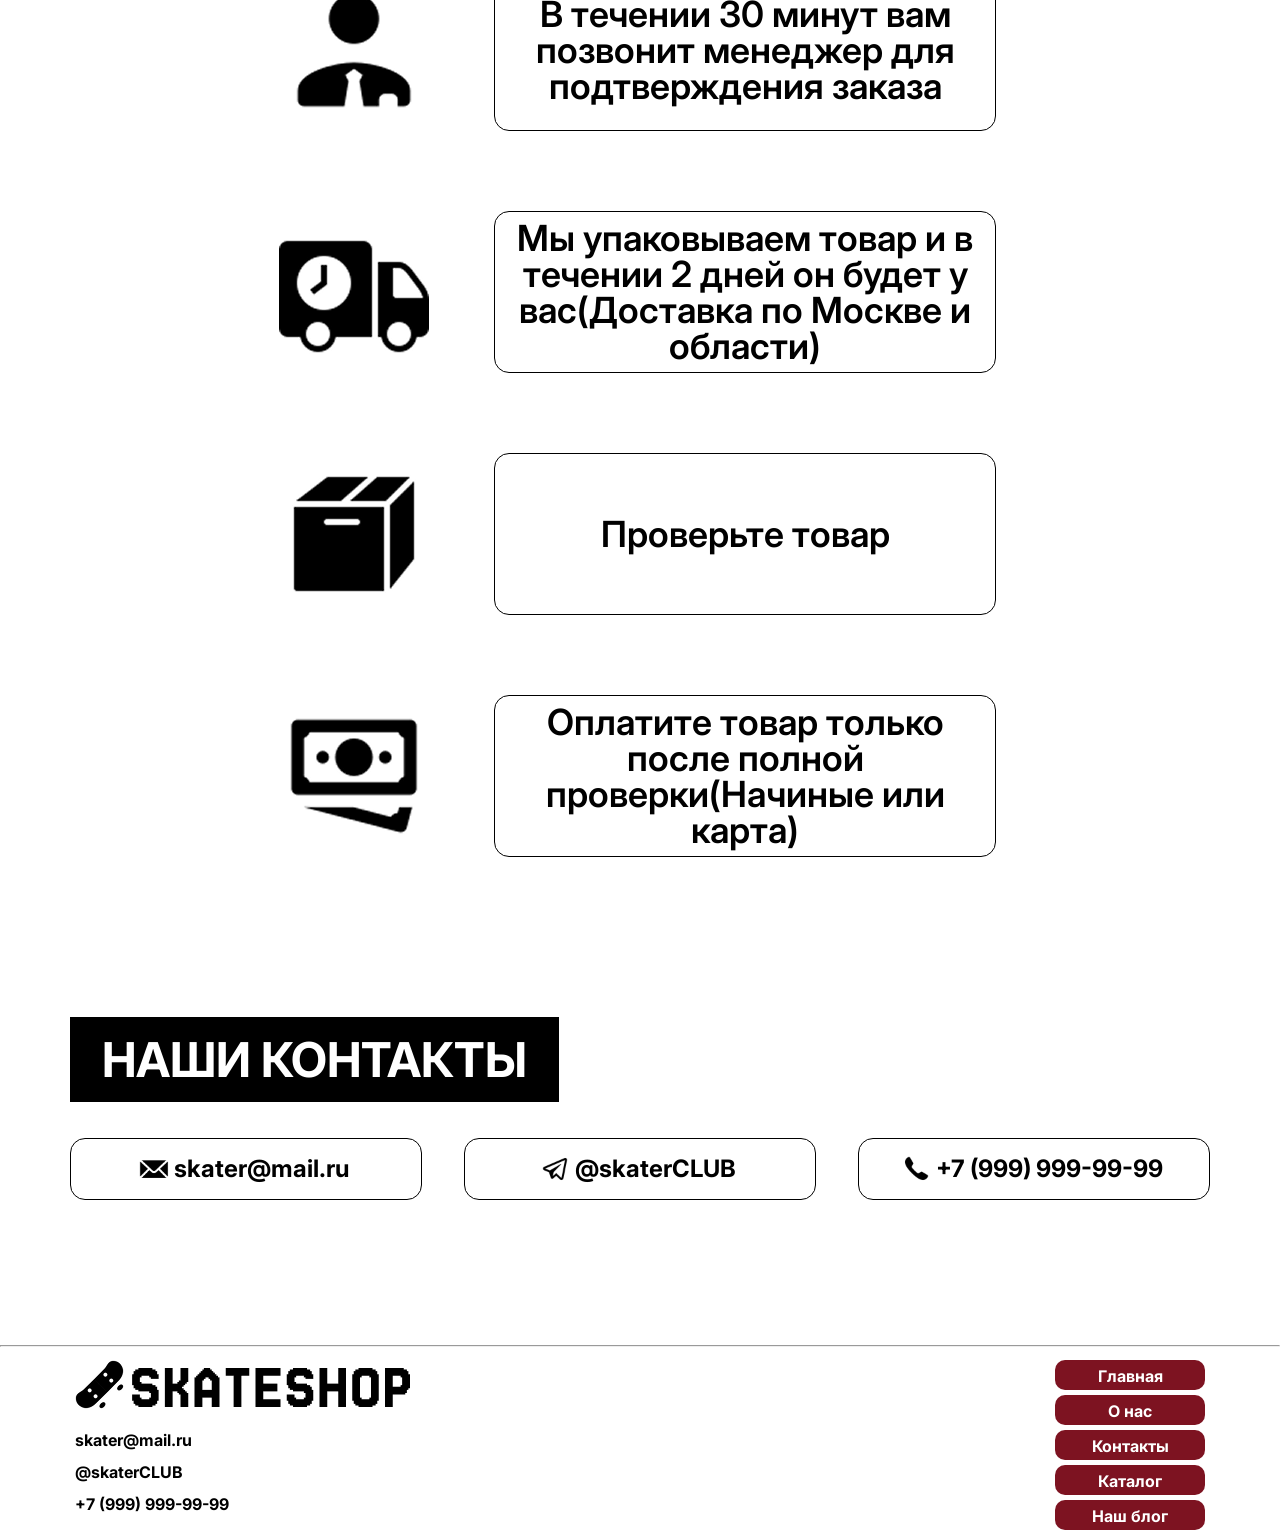
==== commit 2555b0b9: "first commit" ====
--- a/index.html
+++ b/index.html
@@ -18,17 +18,17 @@
 <body>
     <header>
         <div class="container header">
-            <img src="/img/Group 8.png" alt="logo">
+            <a href="#"><img src="/img/Group 8.png" alt="logo"></a>
             <nav>
                 <a href="#about_us">О НАС</a>
-                <a href="#catalog">КАТАЛОГ</a>
+                <a href="/catalog.html">КАТАЛОГ</a>
                 <a href="#contacts">ОБРАТНАЯ СВЯЗЬ</a>
                 <a href="#blog">НАШ БЛОГ</a>
             </nav>
             <div class="header_button">
                 <a href=""><img src="/img/Search.png" alt=""></a>
                 <a href=""><img src="/img/Shopping Cart.png" alt=""></a>
-                <a href=""><img src="/img/User.png" alt=""></a>
+                <a href="/registration.html"><img src="/img/User.png" alt=""></a>
             </div>
         </div>
     </header>
@@ -39,11 +39,11 @@
             </div>
             <div class="cover_menu_img">
                 <a href=""><img src="/img/cover_img_ecip.png" alt=""></a>
-                <a href=""><img src="/img/cover_img_prof.png" alt=""></a>
-                <a href=""><img src="/img/cover_img_newcoll.png" alt=""></a>
+            <a href=""><img src="/img/cover_img_prof.png" alt=""></a>
+            <a href=""><img src="/img/cover_img_newcoll.png" alt=""></a>
             </div>
         </section>
-        <section id="catalog" class="container">
+        <section id="catalog_index" class="container">
             <h2>ЛУЧШИЕ КАТЕГОРИИ</h2>
             <div class="cards">
 
@@ -151,11 +151,11 @@
             </div>
             <div class="footer_menu">
                 <ul>
-                    <li><a href="#" class="button_footer">Главная</a></li>
-                    <li><a href="#about_us" class="button_footer">О нас</a></li>
-                    <li><a href="#contacts" class="button_footer">Контакты</a></li>
-                    <li><a href="#catalog" class="button_footer">Каталог</a></li>
-                    <li><a href="#blog" class="button_footer">Наш блог</a></li>
+                    <li><a href="/index.html" class="button_footer">Главная</a></li>
+                    <li><a href="/index.html#about_us" class="button_footer">О нас</a></li>
+                    <li><a href="#contacts/index.html" class="button_footer">Контакты</a></li>
+                    <li><a href="/catalog.html" class="button_footer">Каталог</a></li>
+                    <li><a href="#" class="button_footer">Наш блог</a></li>
                 </ul>
             </div>
         </div>
--- a/style.css
+++ b/style.css
@@ -1,3 +1,7 @@
+html{
+    scroll-behavior: smooth;
+}
+
 body {
     font-family: "Inter", sans-serif;
     font-optical-sizing: auto;
@@ -73,9 +77,11 @@
 
 .cover_menu_img {
     display: flex;
+    justify-content: center;
     margin-left: 25px;
     margin-right: 25px;
 }
+
 
 .cover_menu_img img {
     margin: 30px;
@@ -106,12 +112,14 @@
 #cover,
 #about_us,
 #delivery_and_payment,
+#catalog_index,
+#contacts,
 #catalog,
-#contacts {
+#registration{
     margin-bottom: 120px;
 }
 
-#catalog h2 {
+#catalog_index h2 {
     color: white;
     background-color: black;
     margin-bottom: 60px;
@@ -174,6 +182,7 @@
     height: 140px;
     display: flex;
     align-items: center;
+    margin-bottom: 20px;
     justify-content: center;
     padding: 10px;
 }
@@ -304,4 +313,85 @@
 .button_footer:hover {
     background-color: white;
     color: #7D1321;
-}+}
+
+.cards_catalog{
+    display: flex;
+    flex-wrap: wrap;
+}
+
+.card_catalog{
+    margin-right: 10px;
+    margin-left: 10px;
+    margin-bottom: 30px;
+    width: 350px;
+    border: 1px solid black;
+    border-radius: 0px 0px 15px 15px;
+    height: 634px;
+}
+
+.filters p{
+    font-size: 36px;
+}
+
+.first{
+    margin-left: 10px;
+    height: 50px;
+    width: 250px;
+    border-radius: 15px;
+    font-size: 36px;
+}
+
+.checkbox{
+    width: 30px;
+    height: 30px;
+    margin: 10px;
+}
+
+#filters{
+    margin-bottom: 40px;
+}
+
+#registration h2{
+    color: white;
+    background-color: black;
+    margin-bottom: 60px;
+    display: flex;
+    align-items: center;
+    justify-content: center;
+    height: 85px;
+    width: 400px;
+    font-size: 48px;
+    padding-left: 10px;
+}
+
+.registration_pole{
+    font-size: 24px;
+    border-radius: 15px;
+    width: 500px;
+    height: 50px;
+    margin: 10px;
+}
+
+#registration{
+    margin-top: 80px;
+    display: flex;
+    justify-content: center;
+    flex-direction: column;
+    align-items: center;
+}
+
+#registration button{
+    width: 300px;
+    height: 50px;
+    border-radius: 15px;
+    background-color: black;
+    color: white;
+    font-size: 24px;
+    margin-top: 20px;
+}
+
+#registration button a{
+    color: white;
+}
+
